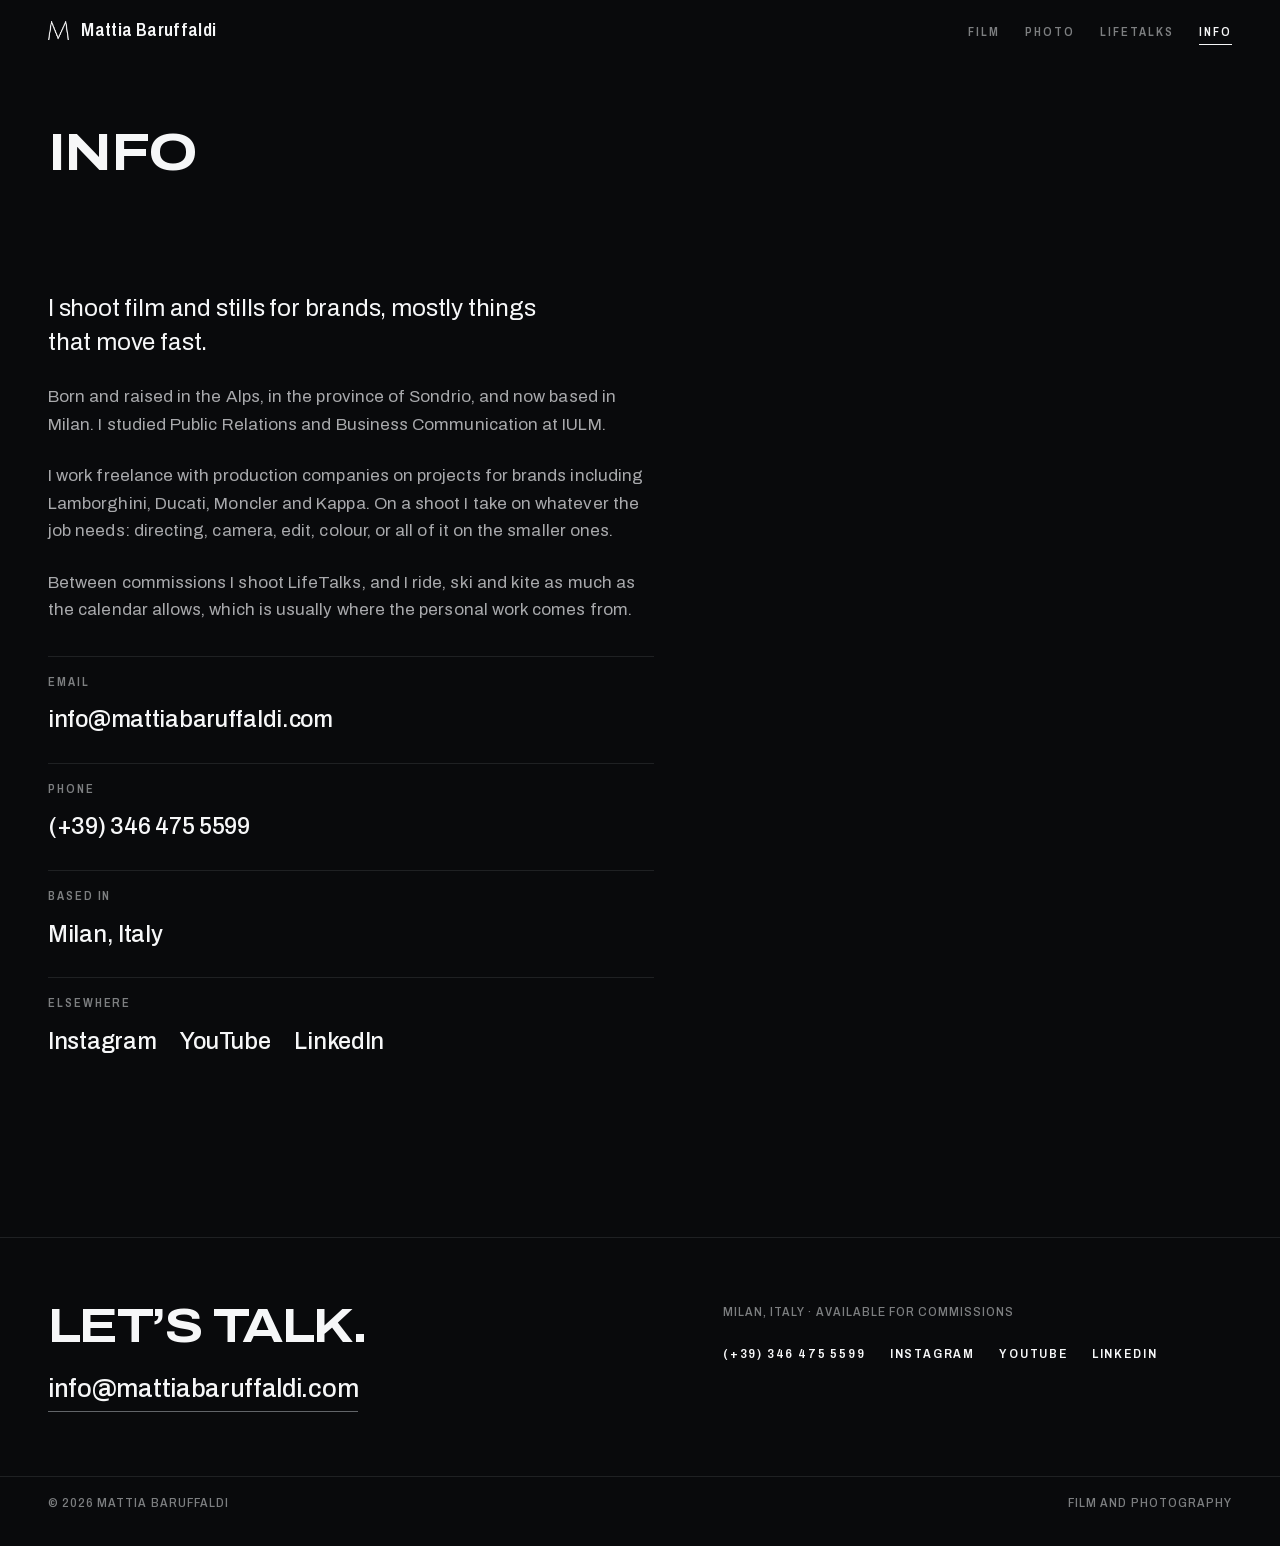
==== about/index.html @ bd2c8c2a "Sito nuovo: statico, dark cinematic, generato da tools/build.py Sostituisce Squarespace. 5 pagine (h" ====
<!doctype html>
<html lang="en">
<head>
<meta charset="utf-8">
<title>Moved — Mattia Baruffaldi</title>
<link rel="canonical" href="https://www.mattiabaruffaldi.com/info/">
<meta http-equiv="refresh" content="0; url=/info/">
<meta name="robots" content="noindex">
<style>body{background:#121214;color:#e8e8ea;font:16px/1.6 system-ui,sans-serif;padding:3rem}a{color:#f2b45c}</style>
</head>
<body><p>This page moved. <a href="/info/">Continue &rarr;</a></p></body>
</html>
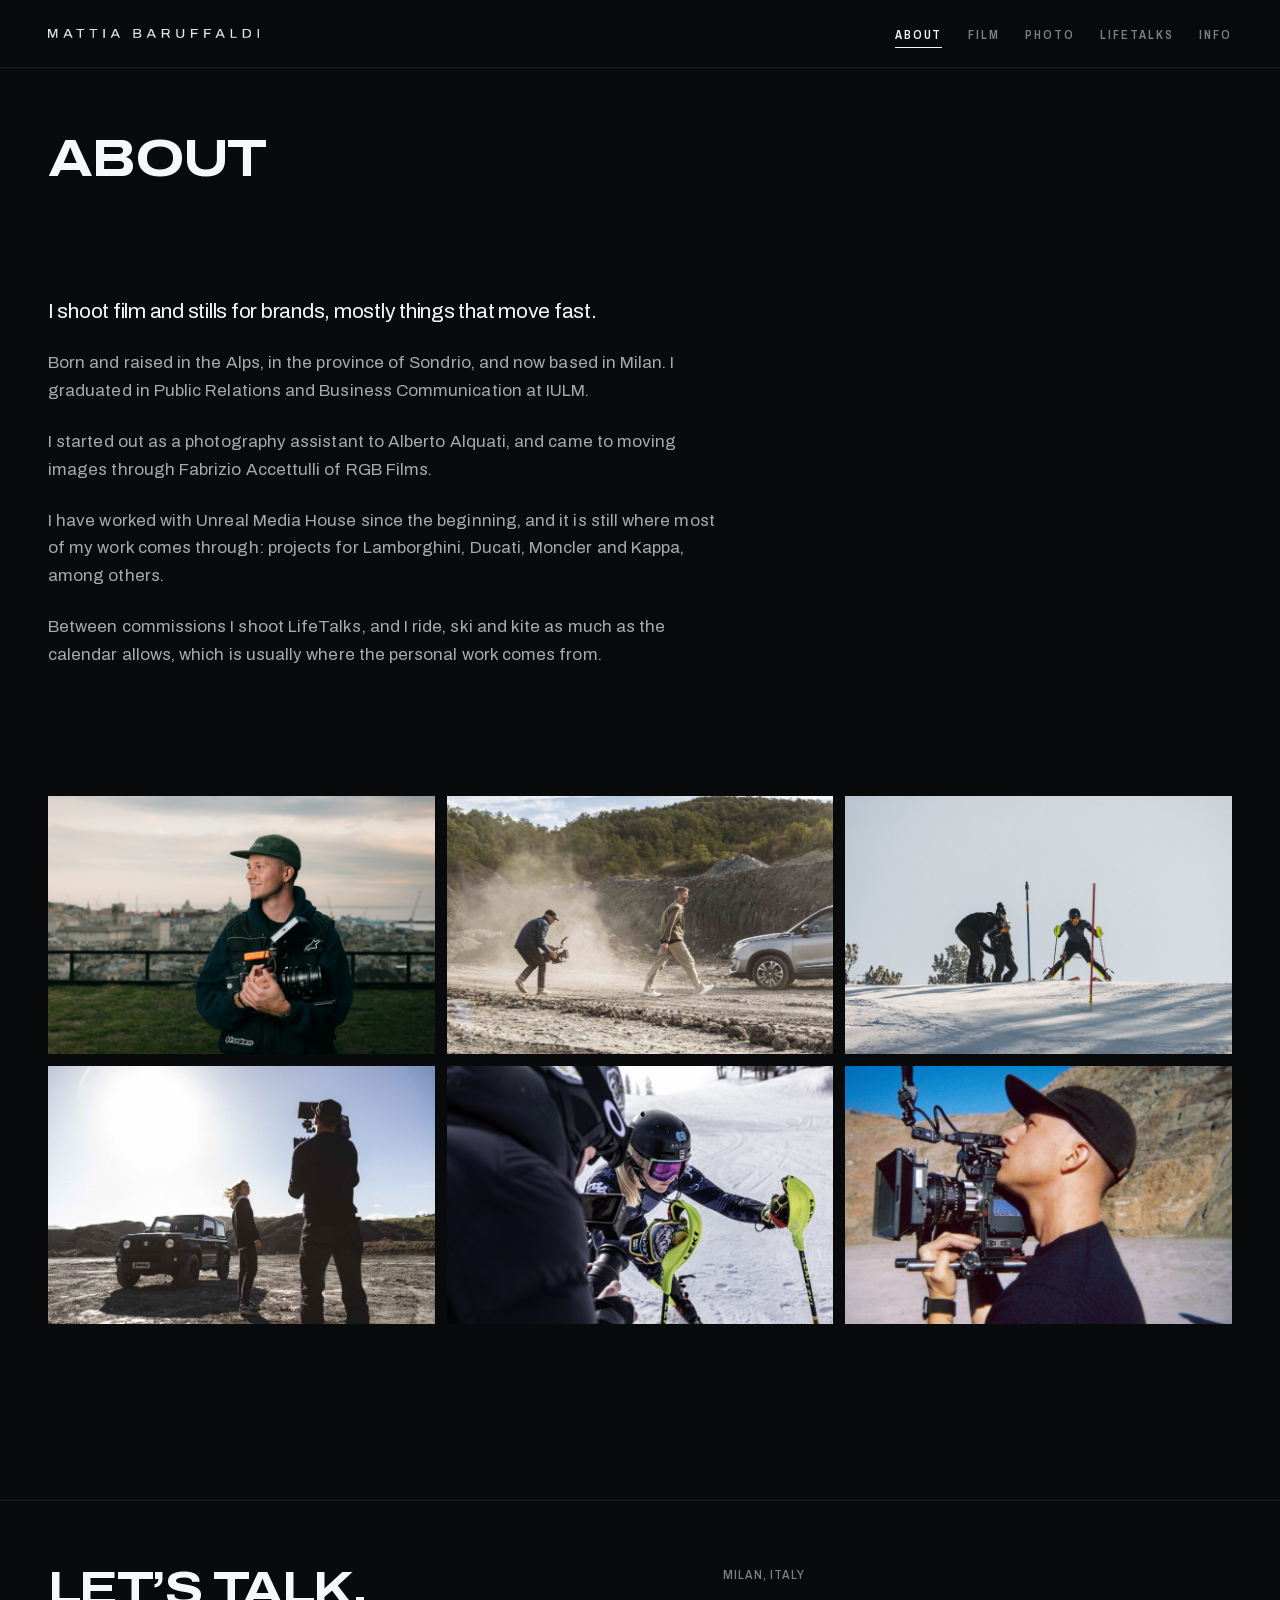
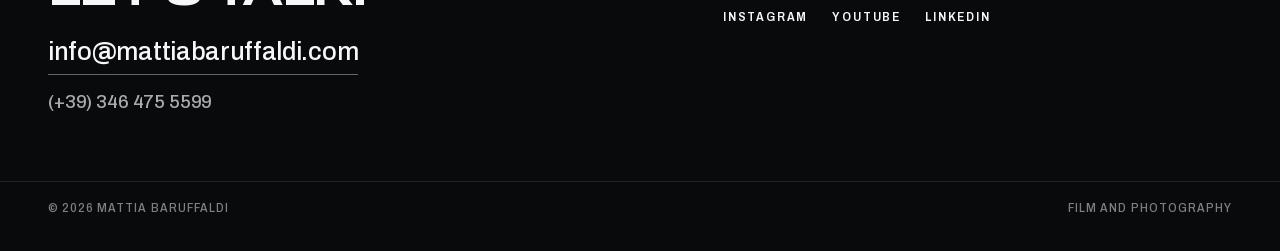
==== commit 4c5a42d2: "About come pagina (bio+BTS) nel menu prima di Film; Info solo contatti; Goggia prima in home e in ap" ====
--- a/about/index.html
+++ b/about/index.html
@@ -2,11 +2,128 @@
 <html lang="en">
 <head>
 <meta charset="utf-8">
-<title>Moved — Mattia Baruffaldi</title>
-<link rel="canonical" href="https://www.mattiabaruffaldi.com/info/">
-<meta http-equiv="refresh" content="0; url=/info/">
-<meta name="robots" content="noindex">
-<style>body{background:#121214;color:#e8e8ea;font:16px/1.6 system-ui,sans-serif;padding:3rem}a{color:#f2b45c}</style>
+<meta name="viewport" content="width=device-width, initial-scale=1">
+<title>About — Mattia Baruffaldi</title>
+<meta name="description" content="Filmmaker and photographer from the Italian Alps, based in Milan. Bio and behind the scenes.">
+<link rel="canonical" href="https://www.mattiabaruffaldi.com/about/">
+<meta name="theme-color" content="#121214">
+
+<meta property="og:type" content="website">
+<meta property="og:site_name" content="Mattia Baruffaldi">
+<meta property="og:title" content="About — Mattia Baruffaldi">
+<meta property="og:description" content="Filmmaker and photographer from the Italian Alps, based in Milan. Bio and behind the scenes.">
+<meta property="og:url" content="https://www.mattiabaruffaldi.com/about/">
+<meta property="og:image" content="https://www.mattiabaruffaldi.com/img/og/about.jpg">
+<meta property="og:image:width" content="1200">
+<meta property="og:image:height" content="630">
+<meta property="og:image:alt" content="About — Mattia Baruffaldi">
+<meta property="og:locale" content="en_GB">
+<meta name="twitter:card" content="summary_large_image">
+<meta name="author" content="Mattia Baruffaldi">
+<script type="application/ld+json">{"@context":"https://schema.org","@graph":[{"@type":"Person","@id":"https://www.mattiabaruffaldi.com/#mattia","name":"Mattia Baruffaldi","url":"https://www.mattiabaruffaldi.com/","image":"https://www.mattiabaruffaldi.com/img/bts/bts-01.jpg","jobTitle":"Filmmaker and photographer","email":"mailto:info@mattiabaruffaldi.com","telephone":"+393464755599","address":{"@type":"PostalAddress","addressLocality":"Milan","addressCountry":"IT"},"alumniOf":{"@type":"CollegeOrUniversity","name":"IULM University, Milan"},"knowsAbout":["Filmmaking","Photography","Automotive","Motorsport","Action sports"],"sameAs":["https://www.instagram.com/mattiabaruffaldi/","https://www.youtube.com/@mattiabaruffaldi_film","https://www.linkedin.com/in/mattia-baruffaldi-a734831a5/"]},{"@type":"WebSite","@id":"https://www.mattiabaruffaldi.com/#sito","url":"https://www.mattiabaruffaldi.com/","name":"Mattia Baruffaldi","inLanguage":"en","publisher":{"@id":"https://www.mattiabaruffaldi.com/#mattia"}},{"@type":"ProfilePage","url":"https://www.mattiabaruffaldi.com/about/","mainEntity":{"@id":"https://www.mattiabaruffaldi.com/#mattia"}}]}</script>
+
+<link rel="icon" href="/favicon-32.png" sizes="32x32">
+<link rel="apple-touch-icon" href="/apple-touch-icon.png">
+<link rel="preload" href="/fonts/archivo-latin.woff2" as="font" type="font/woff2" crossorigin>
+<link rel="stylesheet" href="/css/site.css?v=d697f39d">
 </head>
-<body><p>This page moved. <a href="/info/">Continue &rarr;</a></p></body>
+<body>
+<a class="skip" href="#main">Skip to content</a>
+
+<header class="site-head">
+  <a class="brand" href="/" aria-label="Mattia Baruffaldi, home">
+    <img src="/img/wordmark.png" alt="Mattia Baruffaldi" width="640" height="30">
+  </a>
+  <nav class="site-nav" aria-label="Sections">
+    <ul><li><a href="/about/" aria-current="page">About</a></li><li><a href="/film/">Film</a></li><li><a href="/photo/">Photo</a></li><li><a href="/lifetalks/">LifeTalks</a></li><li><a href="/info/">Info</a></li></ul>
+  </nav>
+  <button class="burger" type="button" aria-expanded="false" aria-controls="menu"
+          aria-label="Open menu">
+    <span aria-hidden="true"></span><span aria-hidden="true"></span>
+  </button>
+</header>
+
+<dialog class="menu" id="menu" aria-label="Menu">
+  <button class="menu__close" type="button" aria-label="Close menu">
+    <span aria-hidden="true"></span><span aria-hidden="true"></span>
+  </button>
+  <nav aria-label="Sections">
+    <ul><li><a href="/about/" aria-current="page">About</a></li><li><a href="/film/">Film</a></li><li><a href="/photo/">Photo</a></li><li><a href="/lifetalks/">LifeTalks</a></li><li><a href="/info/">Info</a></li></ul>
+  </nav>
+</dialog>
+
+<main id="main">
+
+<div class="wrap page-head">
+  <h1>About</h1>
+</div>
+<div class="wrap section--tight">
+  <div class="info__bio">
+    <p>I shoot film and stills for brands, mostly things that move fast.</p>
+    <p>Born and raised in the Alps, in the province of Sondrio, and now based in
+       Milan. I graduated in Public Relations and Business Communication at IULM.</p>
+    <p>I started out as a photography assistant to Alberto Alquati, and came to
+       moving images through Fabrizio Accettulli of RGB Films.</p>
+    <p>I have worked with Unreal Media House since the beginning, and it is
+       still where most of my work comes through: projects for Lamborghini,
+       Ducati, Moncler and Kappa, among others.</p>
+    <p>Between commissions I shoot LifeTalks, and I ride, ski and kite as much as
+       the calendar allows, which is usually where the personal work comes from.</p>
+  </div>
+</div>
+<div class="wrap section--tight">
+  <div class="sheet">
+<figure class="shot reveal" data-stagger="0">
+  <img src="/img/bts/bts-01.jpg" alt="Mattia Baruffaldi with a cinema camera, the rooftops of Genoa behind him"
+       width="1600" height="1067" loading="lazy" decoding="async">
+</figure>
+<figure class="shot reveal" data-stagger="1">
+  <img src="/img/bts/bts-02.jpg" alt="Filming a car commercial on a dirt road, camera operator running alongside"
+       width="1600" height="1067" loading="lazy" decoding="async">
+</figure>
+<figure class="shot reveal" data-stagger="2">
+  <img src="/img/bts/bts-03.jpg" alt="Filming a ski racer at the start gate"
+       width="1600" height="1067" loading="lazy" decoding="async">
+</figure>
+<figure class="shot reveal" data-stagger="0">
+  <img src="/img/bts/bts-04.jpg" alt="Two crew members filming a slalom skier on the piste"
+       width="1600" height="1067" loading="lazy" decoding="async">
+</figure>
+<figure class="shot reveal" data-stagger="1">
+  <img src="/img/bts/bts-05.jpg" alt="A night shoot around a Suzuki Jimny, crew silhouetted against the sun"
+       width="1600" height="1067" loading="lazy" decoding="async">
+</figure>
+<figure class="shot reveal" data-stagger="2">
+  <img src="/img/bts/bts-06.jpg" alt="Shooting handheld with a cine camera on a rock face"
+       width="1600" height="1067" loading="lazy" decoding="async">
+</figure>
+  </div>
+</div>
+
+</main>
+
+<footer class="site-foot">
+  <div class="wrap site-foot__top">
+    <div>
+      <h2>Let&rsquo;s talk.</h2>
+      <a class="site-foot__mail" href="mailto:info@mattiabaruffaldi.com">info@mattiabaruffaldi.com</a>
+      <a class="site-foot__tel" href="tel:+393464755599">(+39) 346 475 5599</a>
+    </div>
+    <div>
+      <p class="meta" style="margin-bottom:var(--s-4)">Milan, Italy</p>
+      <ul class="site-foot__links">
+        <li><a class="link" href="https://www.instagram.com/mattiabaruffaldi/" rel="me noopener" target="_blank">Instagram</a></li>
+        <li><a class="link" href="https://www.youtube.com/@mattiabaruffaldi_film" rel="me noopener" target="_blank">YouTube</a></li>
+        <li><a class="link" href="https://www.linkedin.com/in/mattia-baruffaldi-a734831a5/" rel="me noopener" target="_blank">LinkedIn</a></li>
+      </ul>
+    </div>
+  </div>
+  <div class="wrap site-foot__bar">
+    <p class="meta">&copy; 2026 Mattia Baruffaldi</p>
+    <p class="meta">Film and photography</p>
+  </div>
+</footer>
+
+<script src="/js/site.js?v=6ab8fcc1" defer></script>
+</body>
 </html>
--- a/css/site.css
+++ b/css/site.css
@@ -0,0 +1,854 @@
+/* ==========================================================================
+   mattiabaruffaldi.com
+   Sistema visivo: camera oscura. Superficie grafite quasi-nera, UI
+   monocromatica (le foto portano tutto il colore), un solo accento ambra.
+   Tipografia: Archivo variabile, usata ai due estremi dell'asse larghezza.
+   ========================================================================== */
+
+/* ---------- Font ---------- */
+/* Archivo variabile, ospitato qui: nessuna chiamata a Google, nessun cookie
+   di terze parti, e l'asse larghezza (62-125) serve al sistema tipografico. */
+@font-face {
+  font-family: 'Archivo';
+  font-style: normal;
+  font-weight: 400 700;
+  font-stretch: 62% 125%;
+  font-display: swap;
+  src: url('../fonts/archivo-latin.woff2') format('woff2');
+  unicode-range: U+0000-00FF, U+0131, U+0152-0153, U+02BB-02BC, U+02C6, U+02DA,
+    U+02DC, U+0304, U+0308, U+0329, U+2000-206F, U+20AC, U+2122, U+2191, U+2193,
+    U+2212, U+2215, U+FEFF, U+FFFD;
+}
+@font-face {
+  font-family: 'Archivo';
+  font-style: normal;
+  font-weight: 400 700;
+  font-stretch: 62% 125%;
+  font-display: swap;
+  src: url('../fonts/archivo-latin-ext.woff2') format('woff2');
+  unicode-range: U+0100-02BA, U+02BD-02C5, U+02C7-02CC, U+02CE-02D7, U+02DD-02FF,
+    U+0304, U+0308, U+0329, U+1D00-1DBF, U+1E00-1E9F, U+1EF2-1EFF, U+2020,
+    U+20A0-20AB, U+20AD-20C0, U+2113, U+2C60-2C7F, U+A720-A7FF;
+}
+
+/* ---------- Token ---------- */
+:root {
+  /* Superficie */
+  --ink-0: oklch(0.145 0.004 260);   /* fondo pagina */
+  --ink-1: oklch(0.192 0.005 260);   /* superficie sollevata */
+  --ink-2: oklch(0.255 0.006 260);   /* superficie hover */
+  --line:  oklch(0.32 0.006 260);       /* divisori */
+  --line-soft: oklch(0.245 0.006 260);  /* divisori tenui */
+  /* Bordo dei controlli: serve 3:1 sul fondo perche' il contorno del pulsante
+     e' l'unica cosa che lo delimita. Questo sta a 3.1:1. */
+  --line-ctl: oklch(0.505 0.007 260);
+
+  /* Inchiostro */
+  --paper:     oklch(0.975 0.002 260);  /* titoli, 15:1 su ink-0 */
+  --paper-dim: oklch(0.735 0.004 260);  /* corpo testo, 7.6:1 */
+  --paper-mut: oklch(0.595 0.004 260);  /* metadati, 5.0:1 */
+
+  /* Segnale: luce di sicurezza da camera oscura. L'unico colore non
+     fotografico del sito, quindi vale come firma. Solo stati e accenti. */
+  --signal:     oklch(0.795 0.155 68);
+  --signal-dim: oklch(0.62 0.12 68);
+
+  /* Tipografia */
+  --font: 'Archivo', 'Helvetica Neue', Arial, sans-serif;
+  --wide: 118;   /* asse wdth per i titoli display */
+  --narr: 82;    /* asse wdth per wordmark e etichette */
+
+  /* Scala fluida, rapporto ~1.3 */
+  --t-mono:  clamp(0.688rem, 0.66rem + 0.14vw, 0.75rem);
+  --t-meta:  clamp(0.75rem, 0.72rem + 0.15vw, 0.813rem);
+  --t-body:  clamp(0.938rem, 0.9rem + 0.2vw, 1.063rem);
+  --t-lead:  clamp(1.125rem, 1rem + 0.7vw, 1.5rem);
+  --t-h3:    clamp(1.25rem, 1.05rem + 1vw, 1.875rem);
+  --t-h2:    clamp(1.75rem, 1.2rem + 2.6vw, 3.25rem);
+  --t-h1:    clamp(2.5rem, 1.1rem + 6.4vw, 5.5rem);
+
+  /* Ritmo spaziale */
+  --s-1: 0.25rem;  --s-2: 0.5rem;   --s-3: 0.75rem;  --s-4: 1rem;
+  --s-5: 1.5rem;   --s-6: 2rem;     --s-7: 3rem;     --s-8: 4rem;
+  --s-9: clamp(4rem, 3rem + 5vw, 7.5rem);
+  --s-10: clamp(6rem, 4rem + 8vw, 11rem);
+
+  /* Altezza fissa della testata. L'hero la usa per partire dal bordo alto
+     dello schermo ed arrivare esatto in fondo, senza avanzi. */
+  --head-h: 4.25rem;
+
+  --gutter: clamp(1.125rem, 0.6rem + 3vw, 3.5rem);
+  --measure: 68ch;
+  --max: 96rem;
+
+  /* Movimento: uscite esponenziali, niente rimbalzi */
+  --out-quart: cubic-bezier(0.165, 0.84, 0.44, 1);
+  --out-expo:  cubic-bezier(0.19, 1, 0.22, 1);
+  --dur-1: 160ms;  --dur-2: 320ms;  --dur-3: 620ms;  --dur-4: 1100ms;
+
+  /* Piani z semantici */
+  --z-media: 1;
+  --z-sticky: 40;
+  --z-overlay: 60;
+  --z-dialog: 70;
+}
+
+/* ---------- Reset ---------- */
+*, *::before, *::after { box-sizing: border-box; }
+* { margin: 0; }
+
+html {
+  background: var(--ink-0);
+  -webkit-text-size-adjust: 100%;
+  scroll-behavior: smooth;
+}
+@media (prefers-reduced-motion: reduce) { html { scroll-behavior: auto; } }
+
+body {
+  background: var(--ink-0);
+  color: var(--paper-dim);
+  font-family: var(--font);
+  font-size: var(--t-body);
+  font-variation-settings: 'wdth' 100, 'wght' 400;
+  line-height: 1.62;           /* testo chiaro su fondo scuro: +0.07 */
+  letter-spacing: 0.004em;
+  -webkit-font-smoothing: antialiased;
+  overflow-x: hidden;
+}
+body.is-locked { overflow: hidden; }
+
+img, video, svg { display: block; max-width: 100%; height: auto; }
+button { font: inherit; color: inherit; background: none; border: 0; cursor: pointer; }
+a { color: inherit; text-decoration: none; }
+h1, h2, h3, h4 { font-weight: 400; line-height: 1.02; text-wrap: balance; }
+p { text-wrap: pretty; }
+ul { list-style: none; padding: 0; }
+
+:where(a, button, [tabindex]):focus-visible {
+  outline: 2px solid var(--signal);
+  outline-offset: 3px;
+  border-radius: 1px;
+}
+
+.visually-hidden {
+  position: absolute; width: 1px; height: 1px;
+  padding: 0; margin: -1px; overflow: hidden;
+  clip-path: inset(50%); white-space: nowrap;
+}
+
+.skip {
+  position: absolute; top: var(--s-3); left: var(--s-3);
+  z-index: var(--z-dialog);
+  padding: var(--s-3) var(--s-4);
+  background: var(--paper); color: var(--ink-0);
+  transform: translateY(-160%);
+  transition: transform var(--dur-2) var(--out-quart);
+}
+.skip:focus-visible { transform: translateY(0); }
+
+/* ---------- Tipografia condivisa ---------- */
+.display {
+  font-variation-settings: 'wdth' var(--wide), 'wght' 700;
+  letter-spacing: -0.032em;
+  color: var(--paper);
+  text-transform: uppercase;
+}
+.label {
+  font-variation-settings: 'wdth' var(--narr), 'wght' 600;
+  font-size: var(--t-meta);
+  letter-spacing: 0.14em;
+  text-transform: uppercase;
+  color: var(--paper-mut);
+}
+.meta {
+  font-variation-settings: 'wdth' var(--narr), 'wght' 500;
+  font-size: var(--t-meta);
+  letter-spacing: 0.08em;
+  text-transform: uppercase;
+  color: var(--paper-mut);
+  font-variant-numeric: tabular-nums;
+}
+.lead {
+  font-size: var(--t-lead);
+  line-height: 1.42;
+  color: var(--paper);
+  font-variation-settings: 'wdth' 100, 'wght' 400;
+  letter-spacing: -0.008em;
+  max-width: 34ch;
+}
+
+/* ---------- Struttura ---------- */
+.wrap { width: 100%; max-width: var(--max); margin-inline: auto; padding-inline: var(--gutter); }
+.bleed { width: 100%; padding-inline: var(--gutter); }
+main { display: block; }
+/* La testata è appiccicata in alto: le ancore devono fermarsi sotto di essa. */
+:target, [id] { scroll-margin-top: calc(var(--head-h) + 1.5rem); }
+.section { padding-block: var(--s-9); }
+.section--tight { padding-block: var(--s-8); }
+
+/* Testata di sezione: titolo grande a sinistra, link a destra.
+   Non un occhiello maiuscolo sopra ogni sezione. */
+.sec-head {
+  display: flex; flex-wrap: wrap; align-items: last baseline;
+  justify-content: space-between; gap: var(--s-4);
+  padding-bottom: var(--s-5);
+  margin-bottom: var(--s-6);
+  border-bottom: 1px solid var(--line-soft);
+}
+.sec-head h2 { font-size: var(--t-h2); }
+.sec-head__note { max-width: 46ch; font-size: var(--t-body); color: var(--paper-dim); }
+
+/* ---------- Link testuale con sottolineatura che cresce ---------- */
+.link {
+  position: relative;
+  display: inline-block;
+  color: var(--paper);
+  font-variation-settings: 'wdth' var(--narr), 'wght' 600;
+  font-size: var(--t-meta);
+  letter-spacing: 0.14em;
+  text-transform: uppercase;
+  padding-bottom: 3px;
+}
+.link::after {
+  content: ''; position: absolute; left: 0; bottom: 0;
+  width: 100%; height: 1px;
+  background: currentColor;
+  transform: scaleX(0); transform-origin: left;
+  transition: transform var(--dur-2) var(--out-quart);
+}
+.link:hover { color: var(--signal); }
+.link:hover::after { transform: scaleX(1); }
+.link--on::after { transform: scaleX(1); }
+/* Unica scritta sopra l'hero: merita un corpo un po' piu' grande. */
+.link--big {
+  font-size: clamp(0.813rem, 0.74rem + 0.35vw, 1rem);
+  letter-spacing: 0.2em;
+  padding-bottom: 5px;
+}
+
+/* ==========================================================================
+   Testata
+   ========================================================================== */
+.site-head {
+  position: sticky; top: 0; z-index: var(--z-sticky);
+  display: flex; align-items: center; justify-content: space-between;
+  gap: var(--s-5);
+  height: var(--head-h);
+  padding-inline: var(--gutter);
+  transition: background var(--dur-2) linear, border-color var(--dur-2) linear;
+  border-bottom: 1px solid transparent;
+}
+.site-head.is-stuck {
+  background: color-mix(in oklch, var(--ink-0) 82%, transparent);
+  backdrop-filter: blur(14px) saturate(140%);
+  border-bottom-color: var(--line-soft);
+}
+/* Il suo logo: wordmark spaziato, in bianco su fondo scuro. */
+.brand { display: block; flex-shrink: 0; }
+.brand img {
+  width: clamp(9.5rem, 6rem + 9vw, 14rem);
+  height: auto;
+  opacity: 0.92;
+  transition: opacity var(--dur-2) var(--out-quart);
+}
+.brand:hover img { opacity: 1; }
+
+.site-nav ul { display: flex; align-items: center; gap: clamp(var(--s-3), 2vw, var(--s-6)); }
+.site-nav a {
+  font-variation-settings: 'wdth' var(--narr), 'wght' 600;
+  font-size: var(--t-mono);
+  letter-spacing: 0.16em;
+  text-transform: uppercase;
+  color: var(--paper-mut);
+  padding-block: var(--s-2);
+  position: relative;
+  transition: color var(--dur-1) linear;
+}
+.site-nav a::after {
+  content: ''; position: absolute; left: 0; right: 0; bottom: 2px;
+  height: 1px; background: var(--signal);
+  transform: scaleX(0); transform-origin: left;
+  transition: transform var(--dur-2) var(--out-quart);
+}
+.site-nav a:hover { color: var(--paper); }
+.site-nav a:hover::after { transform: scaleX(1); }
+.site-nav a[aria-current='page'] { color: var(--paper); }
+.site-nav a[aria-current='page']::after { transform: scaleX(1); background: var(--paper); }
+
+/* ---------- Menu da telefono ---------- */
+/* Due linee, non tre: bastano a farsi riconoscere e sono piu' pulite. */
+.burger {
+  display: none;
+  width: 2.75rem; height: 2.75rem;         /* area comoda da toccare */
+  margin-right: calc(-1 * var(--s-3));
+  position: relative;
+}
+.burger span {
+  position: absolute; left: 50%; width: 1.375rem; height: 1.5px;
+  background: var(--paper);
+  transform: translateX(-50%);
+  transition: transform var(--dur-2) var(--out-quart);
+}
+.burger span:first-child { top: calc(50% - 4px); }
+.burger span:last-child { top: calc(50% + 3px); width: 0.875rem; margin-left: 0.25rem; }
+.burger:hover span { background: var(--signal); }
+
+@media (max-width: 47.99rem) {
+  .site-nav { display: none; }
+  .burger { display: block; }
+}
+
+.menu:not([open]) { display: none; }
+.menu[open] {
+  display: flex; flex-direction: column; justify-content: center;
+  width: 100vw; height: var(--vh, 100svh);
+  padding: var(--gutter);
+  border: 0;
+  background: var(--ink-0);
+  color: var(--paper);
+}
+.menu::backdrop { background: var(--ink-0); }
+.menu ul { display: grid; gap: var(--s-2); }
+.menu a {
+  display: inline-block;
+  /* il padding tiene l'area di tocco sopra i 44px anche col testo piccolo */
+  padding-block: var(--s-3);
+  font-size: clamp(1.375rem, 1.15rem + 1.1vw, 1.625rem);
+  font-variation-settings: 'wdth' 104, 'wght' 600;
+  letter-spacing: -0.015em;
+  text-transform: uppercase;
+  color: var(--paper);
+}
+.menu a[aria-current='page'] { color: var(--signal); }
+.menu__close {
+  position: absolute; top: calc((var(--head-h) - 2.75rem) / 2); right: var(--gutter);
+  width: 2.75rem; height: 2.75rem;
+}
+.menu__close span {
+  position: absolute; top: 50%; left: 50%;
+  width: 1.5rem; height: 1.5px; background: var(--paper);
+}
+.menu__close span:first-child { transform: translate(-50%, -50%) rotate(45deg); }
+.menu__close span:last-child { transform: translate(-50%, -50%) rotate(-45deg); }
+.menu__close:hover span { background: var(--signal); }
+
+/* ==========================================================================
+   Hero home
+   ========================================================================== */
+.hero {
+  position: relative;
+  /* Il margine negativo riporta l'hero sotto la testata, cioè al bordo alto
+     dello schermo; da lì un'altezza piena di viewport arriva esatta in fondo. */
+  margin-top: calc(-1 * var(--head-h));
+  /* `--vh` la scrive il JS con l'altezza reale della finestra e si aggiorna a
+     ogni resize: a schermo intero, o con una barra di avviso del browser,
+     `svh` non corrisponde al vero e sotto resta una striscia nera. */
+  min-height: var(--vh, 100svh);
+  display: grid; align-content: end;
+  padding: calc(var(--head-h) + var(--s-6)) var(--gutter) var(--s-8);
+  overflow: clip;
+  isolation: isolate;
+}
+.hero__media {
+  position: absolute; inset: 0; z-index: -1;
+  overflow: hidden;
+  background: var(--ink-1);
+}
+.hero__media > * {
+  position: absolute; inset: 0;
+  width: 100%; height: 100%;
+  min-width: 100%; min-height: 100%;
+  max-width: none; max-height: none;
+  object-fit: cover;
+  border: 0;
+  /* colore pieno: sopra non c'e' piu' testo da rendere leggibile */
+}
+.hero__media::after {
+  content: ''; position: absolute; inset: 0;
+  background:
+    /* in basso: aggancio alla pagina nera e appoggio per il link */
+    linear-gradient(to top, var(--ink-0) 1%, color-mix(in oklch, var(--ink-0) 45%, transparent) 22%, transparent 48%),
+    /* in alto: quel tanto che basta a leggere logo e menu */
+    linear-gradient(to bottom, color-mix(in oklch, var(--ink-0) 62%, transparent), transparent 22%);
+}
+
+.hero__inner { max-width: var(--max); width: 100%; margin-inline: auto; }
+.hero__actions { display: flex; flex-wrap: wrap; align-items: center; gap: var(--s-4) var(--s-6); }
+
+/* Pulsante play: anello + triangolo, niente icona di libreria */
+.play {
+  display: inline-flex; align-items: center; gap: var(--s-3);
+  padding: var(--s-3) var(--s-5) var(--s-3) var(--s-3);
+  border: 1px solid var(--line-ctl);
+  border-radius: 999px;
+  background: color-mix(in oklch, var(--ink-0) 55%, transparent);
+  backdrop-filter: blur(8px);
+  color: var(--paper);
+  font-variation-settings: 'wdth' var(--narr), 'wght' 600;
+  font-size: var(--t-meta);
+  letter-spacing: 0.14em;
+  text-transform: uppercase;
+  transition: border-color var(--dur-2) var(--out-quart), background var(--dur-2) var(--out-quart), color var(--dur-2) linear;
+}
+.play__ring {
+  display: grid; place-items: center;
+  width: 2.25rem; height: 2.25rem;
+  border: 1px solid currentColor; border-radius: 50%;
+  transition: background var(--dur-2) var(--out-quart), color var(--dur-2) var(--out-quart);
+}
+.play__ring::before {
+  content: ''; width: 0; height: 0;
+  border-left: 7px solid currentColor;
+  border-top: 4.5px solid transparent;
+  border-bottom: 4.5px solid transparent;
+  margin-left: 2px;
+}
+.play:hover { border-color: var(--signal); color: var(--signal); }
+.play:hover .play__ring { background: var(--signal); color: var(--ink-0); }
+
+/* ==========================================================================
+   Griglia film
+   ========================================================================== */
+/* Griglia film: tutti i riquadri della stessa misura, nessuna eccezione. */
+.films {
+  display: grid;
+  grid-template-columns: 1fr;
+  gap: var(--s-6) var(--s-4);
+}
+@media (min-width: 48rem) {
+  .films { grid-template-columns: repeat(2, 1fr); }
+}
+
+.film__btn { display: block; width: 100%; text-align: left; }
+.film__frame {
+  display: block;          /* è uno <span>: senza questo aspect-ratio e overflow non valgono */
+  position: relative;
+  aspect-ratio: 16 / 9;
+  overflow: hidden;
+  background: var(--ink-1);
+}
+.film__frame img {
+  width: 100%; height: 100%; object-fit: cover;
+  /* Colore naturale a riposo: le immagini sono già graduate da lui.
+     All'hover si muove solo la scala, niente virate di colore. */
+  transform: scale(1.001);
+  transition: transform var(--dur-4) var(--out-expo);
+}
+.film__frame::after {
+  content: ''; position: absolute; inset: 0;
+  background: linear-gradient(to top, color-mix(in oklch, var(--ink-0) 62%, transparent), transparent 52%);
+  opacity: 0.85;
+  transition: opacity var(--dur-3) var(--out-quart);
+}
+.film__cue {
+  position: absolute; z-index: 2;
+  left: var(--s-4); bottom: var(--s-4);
+  display: grid; place-items: center;
+  width: 2.75rem; height: 2.75rem;
+  border: 1px solid color-mix(in oklch, var(--paper) 65%, transparent);
+  border-radius: 50%;
+  color: var(--paper);
+  transition: background var(--dur-2) var(--out-quart), color var(--dur-2) var(--out-quart),
+              border-color var(--dur-2) var(--out-quart), transform var(--dur-3) var(--out-expo);
+}
+.film__cue::before {
+  content: ''; width: 0; height: 0;
+  border-left: 8px solid currentColor;
+  border-top: 5px solid transparent;
+  border-bottom: 5px solid transparent;
+  margin-left: 3px;
+}
+.film__btn:hover .film__frame img,
+.film__btn:focus-visible .film__frame img { transform: scale(1.035); }
+.film__btn:hover .film__frame::after { opacity: 0.5; }
+.film__btn:hover .film__cue,
+.film__btn:focus-visible .film__cue { background: var(--signal); color: var(--ink-0); border-color: var(--signal); transform: scale(1.06); }
+.film__btn:hover .film__title { color: var(--signal); }
+
+.film__caption {
+  display: flex; align-items: baseline; justify-content: space-between;
+  gap: var(--s-4);
+  padding-top: var(--s-3);
+}
+.film__title {
+  font-size: clamp(1.063rem, 0.95rem + 0.55vw, 1.438rem);
+  font-variation-settings: 'wdth' 104, 'wght' 600;
+  letter-spacing: -0.022em;
+  color: var(--paper);
+  transition: color var(--dur-1) linear;
+}
+.film__client { white-space: nowrap; flex-shrink: 0; }
+
+/* ==========================================================================
+   Anteprima foto in home: tre scatti fermi, poi il link
+   ========================================================================== */
+.peeks {
+  display: grid;
+  grid-template-columns: 1fr;
+  gap: var(--s-3);
+}
+@media (min-width: 34rem) { .peeks { grid-template-columns: repeat(3, 1fr); } }
+
+/* Non sono cliccabili: niente reazione al passaggio del mouse, che
+   suggerirebbe un link che non c'e'. Si va alla galleria col link sotto. */
+.peek { overflow: hidden; }
+.peek img {
+  width: 100%; aspect-ratio: 3 / 2; object-fit: cover;
+  background: var(--ink-1);
+}
+
+/* ==========================================================================
+   Provino: griglia foto uniforme
+   ========================================================================== */
+/* Tutte della stessa misura. Nessun mosaico: con foto tutte 3:2 le misure
+   diverse creano solo buchi, e i riquadri grandi mostrano la grana. */
+.sheet {
+  display: grid;
+  grid-template-columns: 1fr;
+  gap: var(--s-3);
+}
+@media (min-width: 34rem) { .sheet { grid-template-columns: repeat(2, 1fr); } }
+@media (min-width: 62rem) { .sheet { grid-template-columns: repeat(3, 1fr); } }
+
+.shot a { display: block; position: relative; overflow: hidden; }
+.shot img {
+  width: 100%; aspect-ratio: 3 / 2; object-fit: cover;
+  background: var(--ink-1);
+  transition: transform var(--dur-4) var(--out-expo);
+}
+.shot a:hover img, .shot a:focus-visible img { transform: scale(1.03); }
+.shot a::after {
+  content: ''; position: absolute; inset: 0;
+  box-shadow: inset 0 0 0 1px transparent;
+  transition: box-shadow var(--dur-2) var(--out-quart);
+}
+.shot a:hover::after { box-shadow: inset 0 0 0 1px color-mix(in oklch, var(--signal) 70%, transparent); }
+
+/* ---------- Pulsante: per i link che devono farsi notare ---------- */
+.btn {
+  display: inline-flex; align-items: center; gap: var(--s-3);
+  padding: var(--s-4) var(--s-6);
+  border: 1px solid var(--line-ctl);
+  color: var(--paper);
+  font-variation-settings: 'wdth' var(--narr), 'wght' 600;
+  font-size: clamp(0.813rem, 0.75rem + 0.3vw, 0.938rem);
+  letter-spacing: 0.16em;
+  text-transform: uppercase;
+  transition: border-color var(--dur-2) var(--out-quart),
+              background var(--dur-2) var(--out-quart),
+              color var(--dur-2) var(--out-quart);
+}
+.btn__arrow {
+  width: 1.5rem; height: 1px; background: currentColor;
+  position: relative; flex-shrink: 0;
+  transition: width var(--dur-2) var(--out-quart);
+}
+.btn__arrow::after {
+  content: ''; position: absolute; right: 0; top: 50%;
+  width: 7px; height: 7px;
+  border-top: 1px solid currentColor; border-right: 1px solid currentColor;
+  transform: translateY(-50%) rotate(45deg);
+}
+.btn:hover, .btn:focus-visible {
+  background: var(--signal); border-color: var(--signal); color: var(--ink-0);
+}
+.btn:hover .btn__arrow { width: 2.25rem; }
+
+/* Separazione fra sezioni della home */
+.rule { height: 0; margin: 0; border: 0; border-top: 1px solid var(--line-soft); }
+
+/* Link in fondo a una sezione, dopo la griglia */
+.sec-more { margin-top: var(--s-6); }
+
+/* ==========================================================================
+   Blocco largo: LifeTalks / About
+   ========================================================================== */
+.slab { position: relative; display: grid; gap: var(--s-6); align-items: center; }
+@media (min-width: 56rem) {
+  .slab { grid-template-columns: 1.15fr 1fr; gap: var(--s-8); }
+  .slab--flip > :first-child { order: 2; }
+}
+.slab__media { position: relative; overflow: hidden; background: var(--ink-1); }
+.slab__media img { width: 100%; aspect-ratio: 4 / 3; object-fit: cover; }
+.slab__body h2 { font-size: var(--t-h2); }
+.slab__body p { margin-top: var(--s-4); max-width: 46ch; }
+.slab__body .link { margin-top: var(--s-5); }
+
+/* Episodi LifeTalks */
+.episode { display: grid; gap: var(--s-5); padding-block: var(--s-7); border-top: 1px solid var(--line-soft); }
+@media (min-width: 56rem) { .episode { grid-template-columns: 1.4fr 1fr; gap: var(--s-8); align-items: start; } }
+.episode__body h3 { font-size: var(--t-h3); color: var(--paper); font-variation-settings: 'wdth' 104, 'wght' 600; letter-spacing: -0.02em; }
+.episode__body p { margin-top: var(--s-4); max-width: 46ch; }
+.episode__no {
+  font-size: var(--t-meta); font-variation-settings: 'wdth' var(--narr), 'wght' 600;
+  letter-spacing: 0.16em; text-transform: uppercase; color: var(--signal);
+  display: block; margin-bottom: var(--s-3);
+}
+
+/* ==========================================================================
+   Pagina interna: intestazione
+   ========================================================================== */
+.page-head { padding-block: var(--s-8) var(--s-7); }
+.page-head h1 { font-size: var(--t-h2); font-variation-settings: 'wdth' var(--wide), 'wght' 700; letter-spacing: -0.032em; text-transform: uppercase; color: var(--paper); }
+.page-head p { margin-top: var(--s-4); max-width: 52ch; }
+.page-head__count { margin-top: var(--s-4); }
+
+/* Indice di sezione nelle pagine lunghe */
+.jump { display: flex; flex-wrap: wrap; gap: var(--s-2) var(--s-5); padding-block: var(--s-4); border-block: 1px solid var(--line-soft); }
+
+/* ==========================================================================
+   Info / contatti
+   ========================================================================== */
+/* La pagina Info e' a colonna singola: biografia, poi la griglia del
+   dietro le quinte a tutta larghezza (come il vecchio About, che gli piaceva). */
+.info__bio p { margin-top: var(--s-5); max-width: var(--measure); }
+.info__bio p:first-child {
+  margin-top: 0;
+  /* misura calibrata per stare su una riga sola alle larghezze da scrivania */
+  font-size: clamp(1rem, 0.86rem + 0.62vw, 1.313rem);
+  line-height: 1.34;
+  color: var(--paper);
+  max-width: none;
+  letter-spacing: -0.012em;
+}
+.info__portrait { position: relative; overflow: hidden; background: var(--ink-1); }
+.info__portrait img {
+  width: 100%; height: 100%;
+  aspect-ratio: 4 / 3;
+  object-fit: cover;
+  object-position: 50% 30%;
+}
+@media (min-width: 56rem) {
+  /* La foto esce dal flusso: cosi' non e' lei a dettare l'altezza della riga,
+     ma il testo accanto. Risultato: finisce dove finiscono le frasi. */
+  .info__portrait img {
+    position: absolute; inset: 0;
+    aspect-ratio: auto;
+  }
+}
+
+/* Contatti in orizzontale sotto la biografia */
+.dl {
+  display: grid;
+  grid-template-columns: repeat(auto-fit, minmax(13rem, 1fr));
+  gap: var(--s-5) var(--s-6);
+  margin-top: var(--s-9);
+  padding-top: var(--s-5);
+  border-top: 1px solid var(--line-soft);
+}
+.dl > div { display: grid; gap: var(--s-2); align-content: start; }
+.dl__links { display: flex; flex-wrap: wrap; gap: var(--s-2) var(--s-4); }
+.dl dt { font-size: var(--t-mono); font-variation-settings: 'wdth' var(--narr), 'wght' 600; letter-spacing: 0.16em; text-transform: uppercase; color: var(--paper-mut); }
+.dl dd { margin: 0; }
+.dl dd a, .dl dd span {
+  font-size: clamp(0.938rem, 0.85rem + 0.42vw, 1.188rem);
+  font-variation-settings: 'wdth' 96, 'wght' 500;
+  letter-spacing: -0.012em;
+  color: var(--paper);
+}
+.dl dd a { transition: color var(--dur-1) linear; }
+.dl dd a:hover { color: var(--signal); }
+
+/* ==========================================================================
+   Piede
+   ========================================================================== */
+.site-foot { margin-top: var(--s-9); border-top: 1px solid var(--line-soft); }
+.site-foot__top {
+  display: grid; gap: var(--s-6);
+  padding-block: var(--s-8);
+}
+@media (min-width: 48rem) { .site-foot__top { grid-template-columns: 1.2fr 1fr; align-items: start; gap: var(--s-8); } }
+.site-foot h2 {
+  font-size: clamp(1.5rem, 0.9rem + 3vw, 3rem);
+  font-variation-settings: 'wdth' var(--wide), 'wght' 700;
+  letter-spacing: -0.032em; text-transform: uppercase; color: var(--paper);
+}
+.site-foot__mail {
+  display: inline-block; margin-top: var(--s-4);
+  font-size: clamp(1.063rem, 0.85rem + 1vw, 1.625rem);
+  font-variation-settings: 'wdth' 96, 'wght' 500;
+  letter-spacing: -0.012em;
+  color: var(--paper);
+  border-bottom: 1px solid var(--line-ctl);
+  padding-bottom: 2px;
+  transition: color var(--dur-1) linear, border-color var(--dur-1) linear;
+}
+.site-foot__mail:hover { color: var(--signal); border-color: var(--signal); }
+.site-foot__tel {
+  display: block; margin-top: var(--s-3);
+  font-size: clamp(0.938rem, 0.85rem + 0.4vw, 1.188rem);
+  font-variation-settings: 'wdth' 96, 'wght' 500;
+  letter-spacing: -0.008em;
+  color: var(--paper-dim);
+  transition: color var(--dur-1) linear;
+}
+.site-foot__tel:hover { color: var(--signal); }
+.site-foot__links { display: flex; flex-wrap: wrap; gap: var(--s-3) var(--s-5); }
+.site-foot__bar {
+  display: flex; flex-wrap: wrap; gap: var(--s-2) var(--s-5);
+  justify-content: space-between;
+  padding-block: var(--s-4) var(--s-6);
+  border-top: 1px solid var(--line-soft);
+}
+
+/* ==========================================================================
+   Lettore video (dialog)
+   ========================================================================== */
+/* Un <dialog> modale nasce con `margin: auto` e un `max-height` del browser.
+   Vanno azzerati, altrimenti il contenuto sfonda il fondo dello schermo. */
+.player, .viewer, .menu {
+  margin: 0;
+  inset: 0;
+  max-width: none;
+  max-height: none;
+}
+
+/* ATTENZIONE: il browser nasconde un <dialog> chiuso con
+   `dialog:not([open]) { display: none }`, ma quella regola sta nel foglio del
+   browser e QUALSIASI `display` scritto qui la batte. Quindi il display va
+   messo solo su [open], mai sulla classe nuda: altrimenti la finestra resta
+   visibile sopra la pagina appena si apre il sito. */
+.player:not([open]), .viewer:not([open]) { display: none; }
+
+.player {
+  width: 100vw; height: 100svh;
+  padding: 0; border: 0;
+  background: transparent;
+  color: var(--paper);
+  overflow: hidden;
+}
+.player[open] { display: grid; place-items: center; }
+.player::backdrop {
+  background: color-mix(in oklch, var(--ink-0) 92%, transparent);
+  backdrop-filter: blur(10px);
+}
+.player__inner {
+  width: min(100%, 84rem);
+  padding: clamp(var(--s-5), 5vw, var(--s-8)) var(--gutter);
+}
+.player__frame {
+  position: relative;
+  aspect-ratio: 16 / 9;
+  /* il fotogramma non deve mai superare l'altezza utile, barra inclusa */
+  max-height: calc(100svh - 12rem);
+  margin-inline: auto;
+  background: #000;
+  box-shadow: 0 40px 90px -30px rgb(0 0 0 / 0.9);
+}
+.player__frame iframe { position: absolute; inset: 0; width: 100%; height: 100%; border: 0; }
+.player__bar {
+  display: flex; align-items: baseline; justify-content: space-between;
+  gap: var(--s-4); padding-top: var(--s-4);
+}
+.player__title { font-size: var(--t-h3); font-variation-settings: 'wdth' 104, 'wght' 600; letter-spacing: -0.02em; color: var(--paper); }
+.player__close {
+  display: inline-flex; align-items: center; gap: var(--s-2);
+  font-size: var(--t-meta); font-variation-settings: 'wdth' var(--narr), 'wght' 600;
+  letter-spacing: 0.14em; text-transform: uppercase; color: var(--paper-mut);
+  white-space: nowrap;
+  transition: color var(--dur-1) linear;
+}
+.player__close:hover { color: var(--signal); }
+
+/* ==========================================================================
+   Visore foto (dialog)
+   ========================================================================== */
+.viewer {
+  width: 100vw; height: 100svh;
+  padding: 0; border: 0; background: transparent; color: var(--paper);
+  overflow: hidden;
+}
+/* Un visore di fotografie fa il buio completo: nessuna pagina in trasparenza. */
+.viewer::backdrop { background: var(--ink-0); }
+.viewer__stage {
+  position: absolute; inset: 0;
+  display: grid; place-items: center;
+  /* in basso lo spazio per la barra, in alto per l'aria simmetrica */
+  padding: clamp(2rem, 5vw, 3.5rem) clamp(1rem, 5vw, 5rem) clamp(5rem, 8vw, 6.5rem);
+}
+.viewer__stage img {
+  /* Limite in unita' di viewport, non in percentuale: una percentuale su un
+     elemento di griglia non sempre risolve, e la foto sfonda il fondo. */
+  max-width: 100%;
+  max-height: calc(100svh - 9.5rem);
+  width: auto; height: auto;
+  object-fit: contain;
+}
+.viewer__bar {
+  position: absolute; left: 0; right: 0; bottom: 0;
+  display: flex; align-items: center; justify-content: space-between;
+  gap: var(--s-4);
+  padding: var(--s-4) var(--gutter) var(--s-5);
+  /* velo minimo: se una foto molto chiara arriva fin quaggiu', la barra si legge */
+  background: linear-gradient(to top, var(--ink-0) 45%, transparent);
+}
+.viewer__nav { display: flex; gap: var(--s-2); }
+.viewer__btn {
+  display: grid; place-items: center;
+  width: 2.75rem; height: 2.75rem;
+  border: 1px solid var(--line-ctl); border-radius: 50%;
+  color: var(--paper);
+  transition: border-color var(--dur-1) linear, color var(--dur-1) linear, background var(--dur-1) linear;
+}
+.viewer__btn:hover { border-color: var(--signal); color: var(--signal); }
+.viewer__btn[disabled] { opacity: 0.3; cursor: default; }
+.viewer__btn[disabled]:hover { border-color: var(--line-ctl); color: var(--paper); }
+.viewer__btn svg { width: 1rem; height: 1rem; fill: none; stroke: currentColor; stroke-width: 1.5; }
+
+/* ==========================================================================
+   Movimento
+   ========================================================================== */
+/* Le rivelazioni migliorano un default già visibile: la classe la mette il JS,
+   quindi senza JS (o su un renderer headless) il contenuto resta visibile. */
+.js .reveal { opacity: 0; transform: translateY(18px); }
+.js .reveal.is-in {
+  opacity: 1; transform: none;
+  transition: opacity var(--dur-3) linear, transform var(--dur-3) var(--out-expo);
+  transition-delay: var(--d, 0ms);
+}
+
+/* Sull'hero compare solo il link, con calma */
+.js .hero__actions { opacity: 0; }
+.js .hero.is-lit .hero__actions {
+  opacity: 1; transition: opacity var(--dur-4) linear; transition-delay: 420ms;
+}
+
+@media (prefers-reduced-motion: reduce) {
+  .js .reveal, .js .reveal.is-in { opacity: 1; transform: none; transition: none; }
+  .js .hero__actions { opacity: 1; }
+  .js .hero.is-lit .hero__actions { transition: none; }
+  *, *::before, *::after { animation-duration: 0.01ms !important; transition-duration: 0.01ms !important; }
+}
+
+/* ==========================================================================
+   Contatti (pagina Info)
+   ========================================================================== */
+.contact {
+  display: grid; gap: var(--s-7);
+  padding-block: var(--s-6) var(--s-9);
+  border-top: 1px solid var(--line-soft);
+}
+@media (min-width: 48rem) {
+  .contact { grid-template-columns: 1.3fr 1fr; align-items: end; gap: var(--s-8); }
+}
+.contact__eyebrow { color: var(--paper-mut); margin-bottom: var(--s-4); }
+.contact__mail {
+  display: inline-block;
+  font-size: clamp(1.75rem, 1.1rem + 3.6vw, 3.75rem);
+  font-variation-settings: 'wdth' var(--wide), 'wght' 700;
+  letter-spacing: -0.03em; line-height: 1.02;
+  color: var(--paper); word-break: break-word;
+  transition: color var(--dur-1) linear;
+}
+.contact__mail:hover { color: var(--signal); }
+.contact__tel {
+  display: inline-block; margin-top: var(--s-5);
+  font-size: clamp(1.063rem, 0.9rem + 0.8vw, 1.375rem);
+  font-variation-settings: 'wdth' 96, 'wght' 500;
+  letter-spacing: -0.01em; color: var(--paper-dim);
+  transition: color var(--dur-1) linear;
+}
+.contact__tel:hover { color: var(--signal); }
+.contact__side { display: flex; flex-direction: column; gap: var(--s-4); }
+.contact__loc { color: var(--paper-mut); }
+.contact__links { display: flex; flex-wrap: wrap; gap: var(--s-3) var(--s-5); }
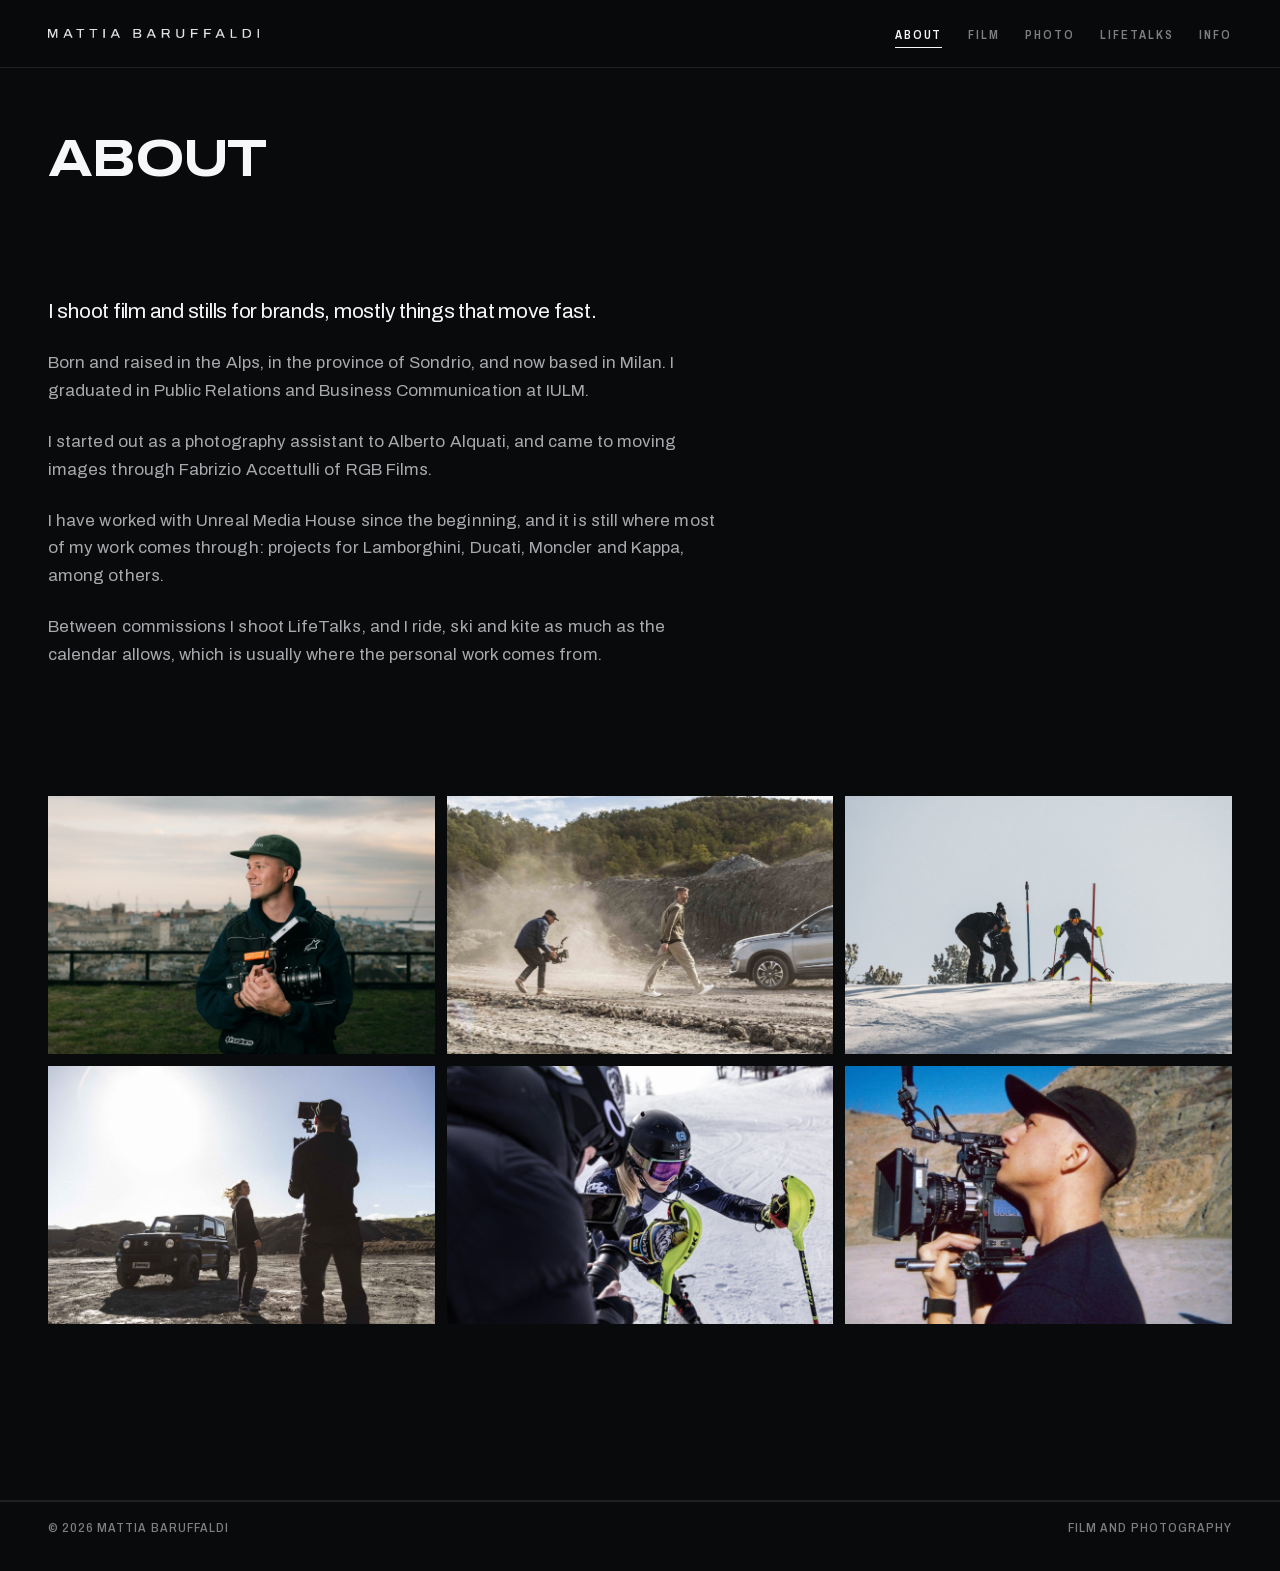
==== commit 6ed73db7: "Footer Let's talk tolto da About e Info (era ripetuto); email contatti non si spezza piu Co-Authored" ====
--- a/about/index.html
+++ b/about/index.html
@@ -25,7 +25,7 @@
 <link rel="icon" href="/favicon-32.png" sizes="32x32">
 <link rel="apple-touch-icon" href="/apple-touch-icon.png">
 <link rel="preload" href="/fonts/archivo-latin.woff2" as="font" type="font/woff2" crossorigin>
-<link rel="stylesheet" href="/css/site.css?v=d697f39d">
+<link rel="stylesheet" href="/css/site.css?v=2916d914">
 </head>
 <body>
 <a class="skip" href="#main">Skip to content</a>
@@ -103,21 +103,7 @@
 </main>
 
 <footer class="site-foot">
-  <div class="wrap site-foot__top">
-    <div>
-      <h2>Let&rsquo;s talk.</h2>
-      <a class="site-foot__mail" href="mailto:info@mattiabaruffaldi.com">info@mattiabaruffaldi.com</a>
-      <a class="site-foot__tel" href="tel:+393464755599">(+39) 346 475 5599</a>
-    </div>
-    <div>
-      <p class="meta" style="margin-bottom:var(--s-4)">Milan, Italy</p>
-      <ul class="site-foot__links">
-        <li><a class="link" href="https://www.instagram.com/mattiabaruffaldi/" rel="me noopener" target="_blank">Instagram</a></li>
-        <li><a class="link" href="https://www.youtube.com/@mattiabaruffaldi_film" rel="me noopener" target="_blank">YouTube</a></li>
-        <li><a class="link" href="https://www.linkedin.com/in/mattia-baruffaldi-a734831a5/" rel="me noopener" target="_blank">LinkedIn</a></li>
-      </ul>
-    </div>
-  </div>
+  
   <div class="wrap site-foot__bar">
     <p class="meta">&copy; 2026 Mattia Baruffaldi</p>
     <p class="meta">Film and photography</p>
--- a/css/site.css
+++ b/css/site.css
@@ -834,10 +834,10 @@
 .contact__eyebrow { color: var(--paper-mut); margin-bottom: var(--s-4); }
 .contact__mail {
   display: inline-block;
-  font-size: clamp(1.75rem, 1.1rem + 3.6vw, 3.75rem);
+  font-size: clamp(1.375rem, 0.9rem + 2.2vw, 2.75rem);
   font-variation-settings: 'wdth' var(--wide), 'wght' 700;
-  letter-spacing: -0.03em; line-height: 1.02;
-  color: var(--paper); word-break: break-word;
+  letter-spacing: -0.028em; line-height: 1.05;
+  color: var(--paper); overflow-wrap: anywhere;
   transition: color var(--dur-1) linear;
 }
 .contact__mail:hover { color: var(--signal); }
